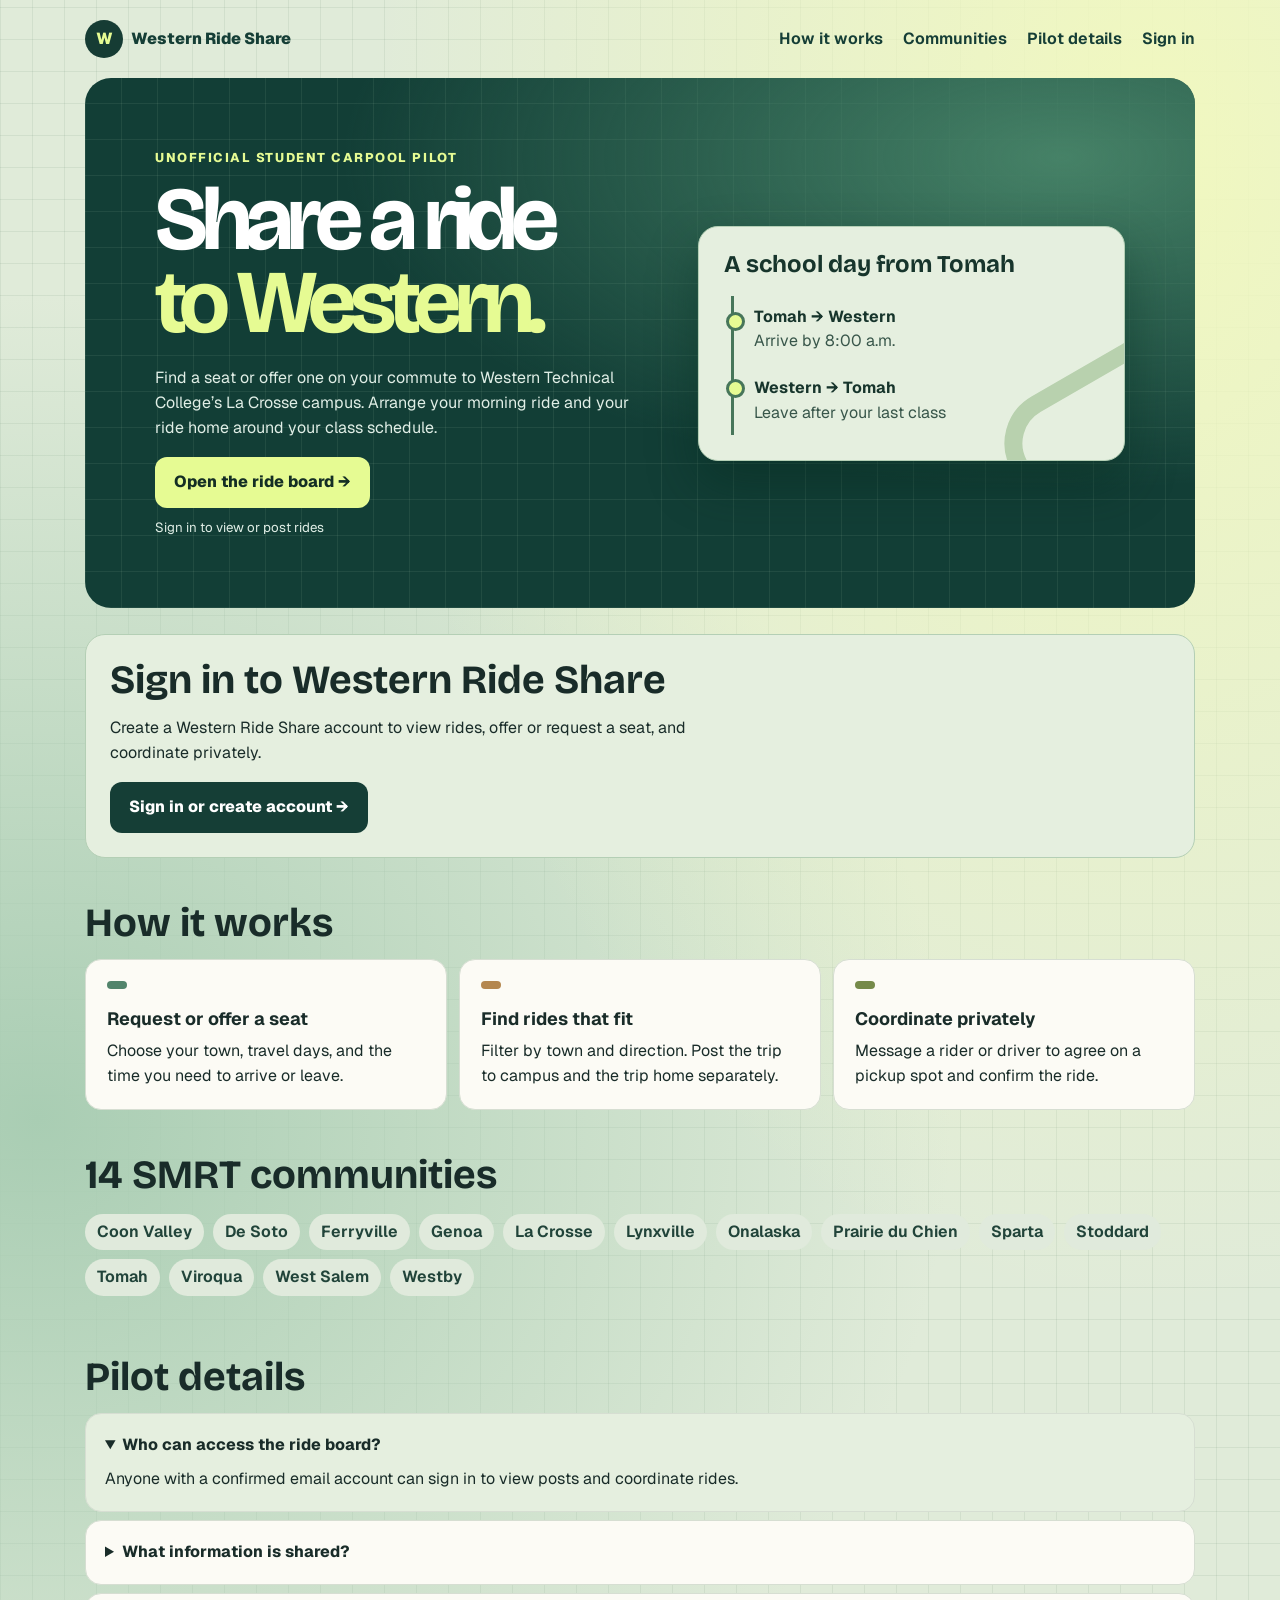
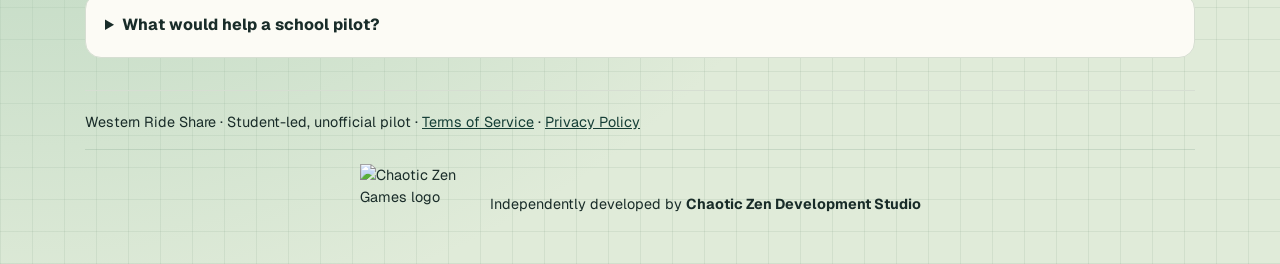
==== docs/index.html @ 6dcfe274 "Reflect the current sign-in session on the home page" ====
<!doctype html>
<html lang="en">
<head>
<meta charset="utf-8">
<meta name="viewport" content="width=device-width, initial-scale=1">
<meta name="description" content="An unofficial student carpool pilot for Western Technical College’s La Crosse campus and 14 SMRT communities.">
<title>Western Ride Share</title>
<link rel="stylesheet" href="https://fonts.googleapis.com/css2?family=Geist:wght@400;500;600;700;800&family=Bricolage+Grotesque:wght@600;700;800&display=swap">
<link rel="stylesheet" href="./styles.css">
</head>
<body>
<header class="shell"><a class="brand" href="./"><span aria-hidden="true">W</span>Western Ride Share</a><nav aria-label="Page navigation"><a href="#how">How it works</a><a href="#towns">Communities</a><a href="#pilot">Pilot details</a><a id="account-nav" href="./sign-in.html">Sign in</a></nav></header>
<main class="shell">
<section class="hero">
<div><div class="eyebrow">Unofficial student carpool pilot</div><h1>Share a ride<br><em>to Western.</em></h1><p>Find a seat or offer one on your commute to Western Technical College’s La Crosse campus. Arrange your morning ride and your ride home around your class schedule.</p><a class="cta" href="./board.html">Open the ride board →</a><small id="signin-hint">Sign in to view or post rides</small></div>
<aside class="trip" aria-label="Example school commute"><h2>A school day from Tomah</h2><div class="stop"><b>Tomah → Western</b><p>Arrive by 8:00 a.m.</p></div><div class="stop"><b>Western → Tomah</b><p>Leave after your last class</p></div></aside>
</section>
<section class="signin-panel" id="sign-in" aria-labelledby="signin-title">
<h2 id="signin-title">Sign in to Western Ride Share</h2>
<p>Create a Western Ride Share account to view rides, offer or request a seat, and coordinate privately.</p>
<a class="cta" href="./sign-in.html">Sign in or create account →</a>
</section>
<section class="section" id="how"><h2>How it works</h2><div class="cards">
<article class="card"><h3>Request or offer a seat</h3><p>Choose your town, travel days, and the time you need to arrive or leave.</p></article>
<article class="card"><h3>Find rides that fit</h3><p>Filter by town and direction. Post the trip to campus and the trip home separately.</p></article>
<article class="card"><h3>Coordinate privately</h3><p>Message a rider or driver to agree on a pickup spot and confirm the ride.</p></article>
</div></section>
<section class="section" id="towns"><h2>14 SMRT communities</h2><ul class="towns"><li>Coon Valley</li><li>De Soto</li><li>Ferryville</li><li>Genoa</li><li>La Crosse</li><li>Lynxville</li><li>Onalaska</li><li>Prairie du Chien</li><li>Sparta</li><li>Stoddard</li><li>Tomah</li><li>Viroqua</li><li>West Salem</li><li>Westby</li></ul></section>
<section class="section" id="pilot"><h2>Pilot details</h2>
<details open><summary>Who can access the ride board?</summary><p>Anyone with a confirmed email account can sign in to view posts and coordinate rides.</p></details>
<details><summary>What information is shared?</summary><p>Participants can see the route, days, time, and whether someone is requesting or offering a ride. Messages are visible to the two people in the conversation.</p></details>
<details><summary>What would help a school pilot?</summary><p>Support with recruiting a small group of riders and drivers, plus an approved email sending domain for notifications.</p></details>
</section>
<footer>Western Ride Share · Student-led, unofficial pilot <span aria-hidden="true">·</span> <a href="./terms.html">Terms of Service</a> <span aria-hidden="true">·</span> <a href="./privacy.html">Privacy Policy</a><div class="developer-credit" style="display:flex;justify-content:center;align-items:center;gap:10px;flex-wrap:wrap;margin-top:16px;padding-top:14px;border-top:1px solid #789b8240"><img src="https://raw.githubusercontent.com/Adamingwell/hollow-meridian-site/main/media/chaotic-zen.webp" alt="Chaotic Zen Games logo" width="120" height="80" loading="lazy" style="width:120px;height:auto;max-height:80px;object-fit:contain"><span>Independently developed by <strong>Chaotic Zen Development Studio</strong></span></div></footer>
</main>
<script type="module">
import { createClient } from 'https://esm.sh/@supabase/supabase-js@2';
import { SUPABASE_URL, SUPABASE_PUBLISHABLE_KEY } from './supabase-config.js';

const supabase = createClient(SUPABASE_URL, SUPABASE_PUBLISHABLE_KEY);
const accountNav = document.querySelector('#account-nav');
const signInPanel = document.querySelector('#sign-in');
const signInHint = document.querySelector('#signin-hint');

function renderSession(session) {
  const signedIn = Boolean(session);
  accountNav.textContent = signedIn ? 'Ride board' : 'Sign in';
  accountNav.href = signedIn ? './board.html' : './sign-in.html';
  signInPanel.hidden = signedIn;
  signInHint.hidden = signedIn;
}

supabase.auth.onAuthStateChange((_event, session) => renderSession(session));
window.addEventListener('pageshow', async (event) => {
  if (event.persisted) {
    const { data } = await supabase.auth.getSession();
    renderSession(data.session);
  }
});
</script>
</body>
</html>
---- docs/styles.css ----
:root{color-scheme:light;--ink:#272226;--plum:#55223e;--cream:#fbf6ed;--paper:#fffdf8;--line:#e7dad1;--gold:#ffce89}*{box-sizing:border-box}html{scroll-behavior:smooth}body{margin:0;background:var(--cream);color:var(--ink);font:16px/1.55 system-ui,sans-serif}a{color:var(--plum)}a:focus-visible,summary:focus-visible{outline:3px solid #bd6329;outline-offset:4px}.shell{width:min(1110px,calc(100% - 40px));margin:auto}header{display:flex;align-items:center;justify-content:space-between;gap:14px;padding:22px 0}.brand{font-weight:850;text-decoration:none}.brand span{display:inline-grid;place-items:center;background:var(--plum);color:white;border-radius:11px;width:38px;height:38px;margin-right:8px}nav{display:flex;gap:20px;flex-wrap:wrap}nav a{font-weight:650;text-decoration:none}nav a:hover{text-decoration:underline}.hero{border-radius:30px;padding:clamp(26px,6vw,70px);background:radial-gradient(ellipse at top right,#95536c,transparent 62%),#482038;color:white;display:grid;grid-template-columns:1.35fr 1fr;gap:30px;align-items:center}.eyebrow{color:var(--gold);font-size:.8rem;text-transform:uppercase;font-weight:800;letter-spacing:.12em}h1,h2{font-family:Georgia,serif;line-height:1.08}h1{font-size:clamp(3rem,7vw,6.25rem);margin:10px 0 18px;letter-spacing:-.05em}h2{font-size:clamp(1.7rem,4vw,2.5rem);margin:0 0 14px}p{margin:0 0 16px}.hero p{color:#faeaf2;max-width:44ch}.hero .eyebrow{color:var(--gold)}.cta{display:inline-block;background:var(--gold);color:#372021;border-radius:12px;padding:13px 19px;text-decoration:none;font-weight:800}.cta:hover{background:#ffe0ad}.hero small{display:block;margin-top:10px;color:#faeaf2}.trip{background:var(--paper);color:var(--ink);border-radius:19px;padding:23px;box-shadow:0 16px 35px #2b102c44}.trip h2{font-size:1.5rem}.trip p{color:#54434c;margin:0}.stop{padding:9px 0 9px 19px;border-left:3px solid #d19b71}.stop+ .stop{border-top:1px solid var(--line)}.stop b{display:block}.section{padding:36px 0 0}.cards{display:grid;grid-template-columns:repeat(3,1fr);gap:14px}.card,details{background:var(--paper);border:1px solid var(--line);border-radius:16px;padding:19px}.card h3{font-size:1.06rem;margin:0 0 6px}.card p,details p{margin:0}.towns{display:flex;gap:8px;flex-wrap:wrap;padding:0;list-style:none}.towns li{padding:6px 12px;border-radius:999px;background:#f0e1e7;color:#492136;font-weight:650}details+details{margin-top:8px}summary{cursor:pointer;font-weight:750}details p{padding-top:9px}footer{margin-top:32px;padding:20px 0;border-top:1px solid var(--line);font-size:.9rem}@media(max-width:720px){.hero,.cards{grid-template-columns:1fr}.shell{width:calc(100% - 28px)}header{align-items:flex-start;flex-direction:column}.hero{gap:20px}nav{gap:14px}}@media(prefers-reduced-motion:reduce){html{scroll-behavior:auto}}

:root{--cream:#f1f0e9;--paper:#fcfbf5;--ink:#192c29;--plum:#153e36;--gold:#e6fb93;--line:#d6ded2}
body{font-family:Geist,system-ui,sans-serif}h1,h2{font-family:"Bricolage Grotesque",Geist,system-ui,sans-serif}
header{padding:20px 0}.brand span{border-radius:50%;background:#163c34;color:var(--gold)}nav a{padding:6px 0}
.hero{position:relative;isolation:isolate;overflow:hidden;background:#123e36;border-radius:26px;min-height:460px;grid-template-columns:1.2fr 1fr}
.hero::before{content:"";position:absolute;inset:0;z-index:-1;background:radial-gradient(ellipse at 88% 15%,#468267 0%,transparent 52%),repeating-linear-gradient(90deg,#e3ffdf12 0 1px,transparent 1px 36px),repeating-linear-gradient(0deg,#e3ffdf12 0 1px,transparent 1px 36px)}
.hero h1{line-height:.93;letter-spacing:-.07em;margin-bottom:22px}.hero h1 em{color:var(--gold);font-style:normal}.hero p,.hero small{color:#e0eee6}
.cta{background:var(--gold);color:#142e24}.cta:hover{background:#f3ffc2}.cta:focus-visible{outline-color:white}
.trip{position:relative;overflow:hidden;background:#e5efdf;border:1px solid #b4cfb5;color:#17352c;padding:25px;border-radius:20px;box-shadow:0 22px 50px #05281e70}
.trip::after{content:"";pointer-events:none;position:absolute;width:176px;height:150px;right:-105px;bottom:-84px;border:18px solid #b8d1ae;border-radius:54px;transform:rotate(-30deg)}
.trip h2{margin:0 0 18px}.trip p{color:#38564a}.stop{position:relative;margin-left:7px;border-left:3px solid #47765a;padding-left:20px}.stop::before{content:"";position:absolute;left:-8px;top:16px;width:13px;height:13px;border:3px solid #47765a;background:var(--gold);border-radius:50%}.stop+.stop{border-top:0;padding-top:13px}
.section{padding-top:44px}.cards{gap:12px}.card{border-radius:16px;padding:21px}.card h3{font-size:1.12rem}.card::before{content:"";display:block;width:20px;height:8px;border-radius:10px;background:#52846b;margin-bottom:16px}.card:nth-child(2)::before{background:#b4874f}.card:nth-child(3)::before{background:#758a49}.towns li{background:#e0eadc;color:#21443a}.towns{gap:9px}details[open]{background:#e5efdf}
@media(max-width:720px){header{gap:7px}.hero{min-height:0}.hero h1{font-size:clamp(3.3rem,12vw,5rem)}.section{padding-top:32px}.trip{padding:20px}nav a{font-size:.9rem}}
.signin-panel{background:#e5efdf;border:1px solid #b4cfb5;border-radius:20px;padding:24px;margin-top:26px}.signin-panel p{max-width:58ch}.signin-panel .cta{background:#153e36;color:#fff}.signin-panel .cta:focus-visible{outline-color:#41774f}

body{min-height:100vh;background-color:#e0ebd9;background-image:radial-gradient(ellipse at 90% 8%,#f1f8bf 0%,transparent 48%),radial-gradient(ellipse at 3% 60%,#a9cdb3 0%,transparent 52%),repeating-linear-gradient(0deg,#36634516 0 1px,transparent 1px 32px),repeating-linear-gradient(90deg,#36634516 0 1px,transparent 1px 32px)}
.signin-hero{grid-template-columns:minmax(0,1fr);min-height:400px}
.signin-hero h1{font-size:clamp(2.6rem,8vw,5rem)}
.signin-hero .signin-return{display:inline-block;margin-top:15px;color:#e0eee6}
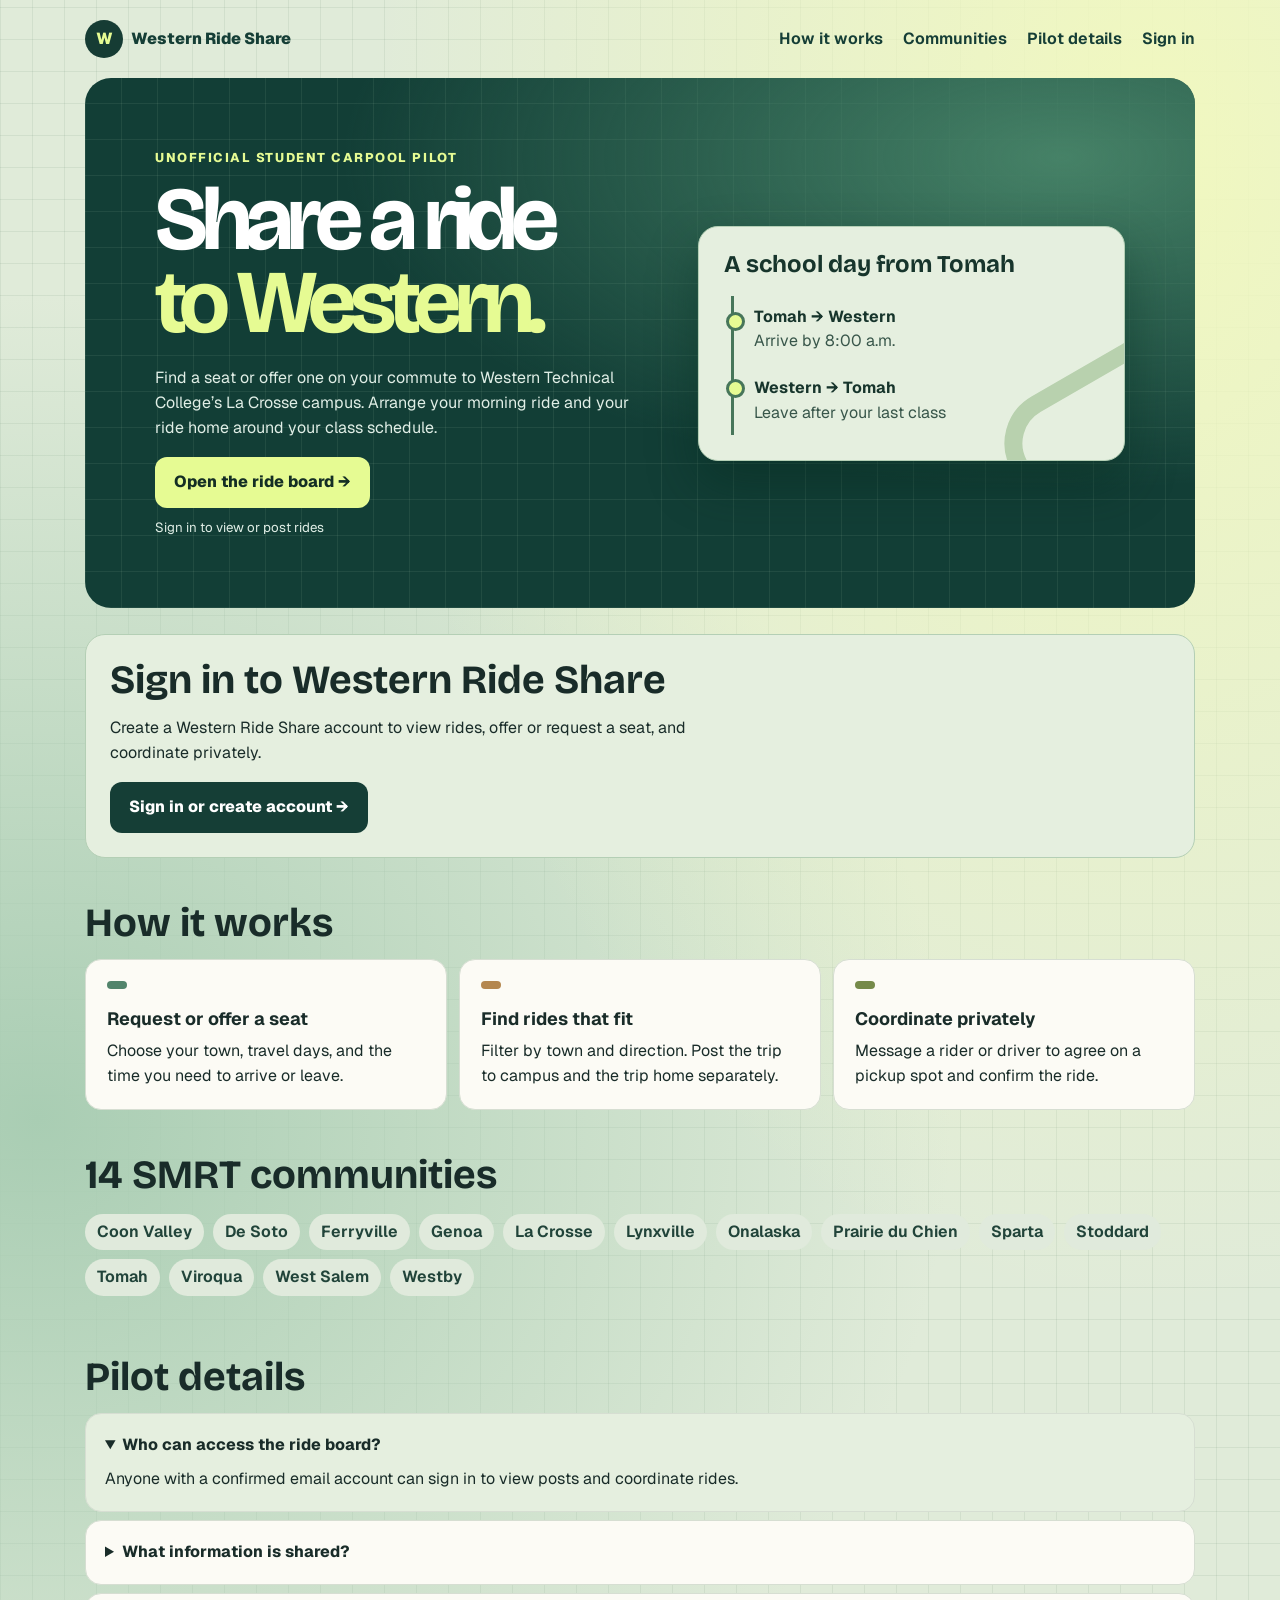
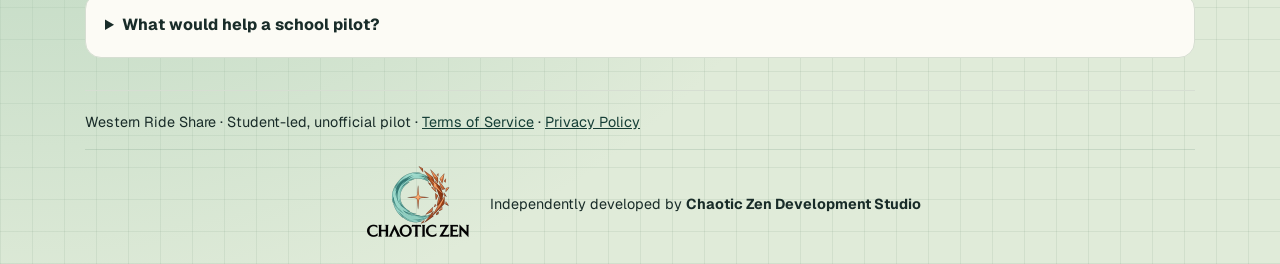
==== commit 09a80802: "Update Chaotic Zen footer logo" ====
--- a/docs/index.html
+++ b/docs/index.html
@@ -31,7 +31,7 @@
 <details><summary>What information is shared?</summary><p>Participants can see the route, days, time, and whether someone is requesting or offering a ride. Messages are visible to the two people in the conversation.</p></details>
 <details><summary>What would help a school pilot?</summary><p>Support with recruiting a small group of riders and drivers, plus an approved email sending domain for notifications.</p></details>
 </section>
-<footer>Western Ride Share · Student-led, unofficial pilot <span aria-hidden="true">·</span> <a href="./terms.html">Terms of Service</a> <span aria-hidden="true">·</span> <a href="./privacy.html">Privacy Policy</a><div class="developer-credit" style="display:flex;justify-content:center;align-items:center;gap:10px;flex-wrap:wrap;margin-top:16px;padding-top:14px;border-top:1px solid #789b8240"><img src="https://raw.githubusercontent.com/Adamingwell/hollow-meridian-site/main/media/chaotic-zen.webp" alt="Chaotic Zen Games logo" width="120" height="80" loading="lazy" style="width:120px;height:auto;max-height:80px;object-fit:contain"><span>Independently developed by <strong>Chaotic Zen Development Studio</strong></span></div></footer>
+<footer>Western Ride Share · Student-led, unofficial pilot <span aria-hidden="true">·</span> <a href="./terms.html">Terms of Service</a> <span aria-hidden="true">·</span> <a href="./privacy.html">Privacy Policy</a><div class="developer-credit" style="display:flex;justify-content:center;align-items:center;gap:10px;flex-wrap:wrap;margin-top:16px;padding-top:14px;border-top:1px solid #789b8240"><img src="./chaotic-zen-footer.webp" alt="Chaotic Zen logo" width="120" height="80" loading="lazy" style="width:120px;height:auto;max-height:80px;object-fit:contain"><span>Independently developed by <strong>Chaotic Zen Development Studio</strong></span></div></footer>
 </main>
 <script type="module">
 import { createClient } from 'https://esm.sh/@supabase/supabase-js@2';
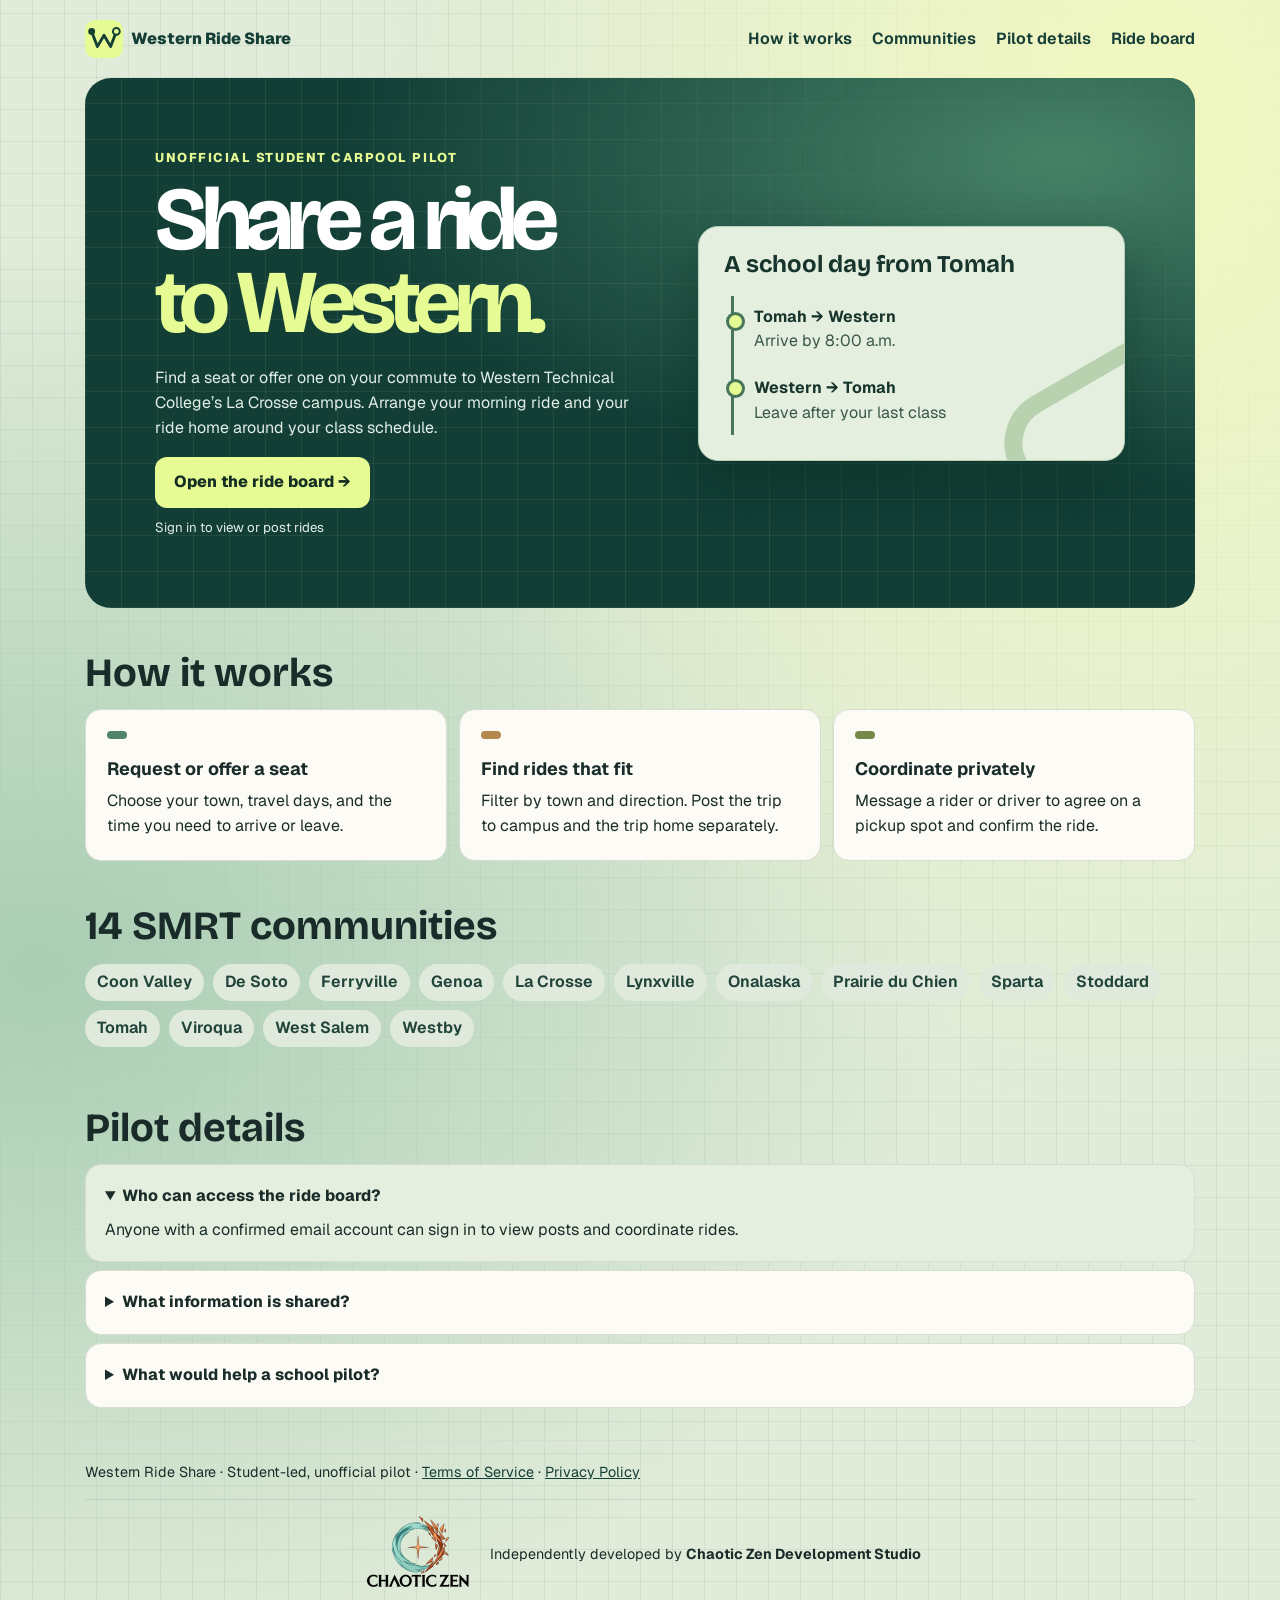
==== commit a4efb2a1: "Use the Western ride board logo and resolve home sign-in state before prompting" ====
--- a/docs/index.html
+++ b/docs/index.html
@@ -9,13 +9,13 @@
 <link rel="stylesheet" href="./styles.css">
 </head>
 <body>
-<header class="shell"><a class="brand" href="./"><span aria-hidden="true">W</span>Western Ride Share</a><nav aria-label="Page navigation"><a href="#how">How it works</a><a href="#towns">Communities</a><a href="#pilot">Pilot details</a><a id="account-nav" href="./sign-in.html">Sign in</a></nav></header>
+<header class="shell"><a class="brand" href="./"><svg class="home-mark" viewBox="0 0 40 40" aria-hidden="true"><path d="M7 12l6 16 7-12 7 12 6-16" fill="none" stroke="#143f35" stroke-width="3" stroke-linecap="round" stroke-linejoin="round"/><circle cx="7" cy="12" r="3.6" fill="#143f35"/><circle cx="33" cy="12" r="3.6" fill="#e6fb93" stroke="#143f35" stroke-width="2"/></svg>Western Ride Share</a><nav aria-label="Page navigation"><a href="#how">How it works</a><a href="#towns">Communities</a><a href="#pilot">Pilot details</a><a id="account-nav" href="./board.html">Ride board</a></nav></header>
 <main class="shell">
 <section class="hero">
-<div><div class="eyebrow">Unofficial student carpool pilot</div><h1>Share a ride<br><em>to Western.</em></h1><p>Find a seat or offer one on your commute to Western Technical College’s La Crosse campus. Arrange your morning ride and your ride home around your class schedule.</p><a class="cta" href="./board.html">Open the ride board →</a><small id="signin-hint">Sign in to view or post rides</small></div>
+<div><div class="eyebrow">Unofficial student carpool pilot</div><h1>Share a ride<br><em>to Western.</em></h1><p>Find a seat or offer one on your commute to Western Technical College’s La Crosse campus. Arrange your morning ride and your ride home around your class schedule.</p><a class="cta" href="./board.html">Open the ride board →</a><small id="signin-hint" hidden>Sign in to view or post rides</small></div>
 <aside class="trip" aria-label="Example school commute"><h2>A school day from Tomah</h2><div class="stop"><b>Tomah → Western</b><p>Arrive by 8:00 a.m.</p></div><div class="stop"><b>Western → Tomah</b><p>Leave after your last class</p></div></aside>
 </section>
-<section class="signin-panel" id="sign-in" aria-labelledby="signin-title">
+<section class="signin-panel" id="sign-in" hidden aria-labelledby="signin-title">
 <h2 id="signin-title">Sign in to Western Ride Share</h2>
 <p>Create a Western Ride Share account to view rides, offer or request a seat, and coordinate privately.</p>
 <a class="cta" href="./sign-in.html">Sign in or create account →</a>
@@ -33,6 +33,7 @@
 </section>
 <footer>Western Ride Share · Student-led, unofficial pilot <span aria-hidden="true">·</span> <a href="./terms.html">Terms of Service</a> <span aria-hidden="true">·</span> <a href="./privacy.html">Privacy Policy</a><div class="developer-credit" style="display:flex;justify-content:center;align-items:center;gap:10px;flex-wrap:wrap;margin-top:16px;padding-top:14px;border-top:1px solid #789b8240"><img src="./chaotic-zen-footer.webp" alt="Chaotic Zen logo" width="120" height="80" loading="lazy" style="width:120px;height:auto;max-height:80px;object-fit:contain"><span>Independently developed by <strong>Chaotic Zen Development Studio</strong></span></div></footer>
 </main>
+<noscript><p class="shell"><a href="./sign-in.html">Sign in or create an account</a></p></noscript>
 <script type="module">
 import { createClient } from 'https://esm.sh/@supabase/supabase-js@2';
 import { SUPABASE_URL, SUPABASE_PUBLISHABLE_KEY } from './supabase-config.js';
@@ -51,6 +52,7 @@
 }
 
 supabase.auth.onAuthStateChange((_event, session) => renderSession(session));
+
 window.addEventListener('pageshow', async (event) => {
   if (event.persisted) {
     const { data } = await supabase.auth.getSession();
--- a/docs/styles.css
+++ b/docs/styles.css
@@ -1,5 +1,5 @@
 
-:root{color-scheme:light;--ink:#272226;--plum:#55223e;--cream:#fbf6ed;--paper:#fffdf8;--line:#e7dad1;--gold:#ffce89}*{box-sizing:border-box}html{scroll-behavior:smooth}body{margin:0;background:var(--cream);color:var(--ink);font:16px/1.55 system-ui,sans-serif}a{color:var(--plum)}a:focus-visible,summary:focus-visible{outline:3px solid #bd6329;outline-offset:4px}.shell{width:min(1110px,calc(100% - 40px));margin:auto}header{display:flex;align-items:center;justify-content:space-between;gap:14px;padding:22px 0}.brand{font-weight:850;text-decoration:none}.brand span{display:inline-grid;place-items:center;background:var(--plum);color:white;border-radius:11px;width:38px;height:38px;margin-right:8px}nav{display:flex;gap:20px;flex-wrap:wrap}nav a{font-weight:650;text-decoration:none}nav a:hover{text-decoration:underline}.hero{border-radius:30px;padding:clamp(26px,6vw,70px);background:radial-gradient(ellipse at top right,#95536c,transparent 62%),#482038;color:white;display:grid;grid-template-columns:1.35fr 1fr;gap:30px;align-items:center}.eyebrow{color:var(--gold);font-size:.8rem;text-transform:uppercase;font-weight:800;letter-spacing:.12em}h1,h2{font-family:Georgia,serif;line-height:1.08}h1{font-size:clamp(3rem,7vw,6.25rem);margin:10px 0 18px;letter-spacing:-.05em}h2{font-size:clamp(1.7rem,4vw,2.5rem);margin:0 0 14px}p{margin:0 0 16px}.hero p{color:#faeaf2;max-width:44ch}.hero .eyebrow{color:var(--gold)}.cta{display:inline-block;background:var(--gold);color:#372021;border-radius:12px;padding:13px 19px;text-decoration:none;font-weight:800}.cta:hover{background:#ffe0ad}.hero small{display:block;margin-top:10px;color:#faeaf2}.trip{background:var(--paper);color:var(--ink);border-radius:19px;padding:23px;box-shadow:0 16px 35px #2b102c44}.trip h2{font-size:1.5rem}.trip p{color:#54434c;margin:0}.stop{padding:9px 0 9px 19px;border-left:3px solid #d19b71}.stop+ .stop{border-top:1px solid var(--line)}.stop b{display:block}.section{padding:36px 0 0}.cards{display:grid;grid-template-columns:repeat(3,1fr);gap:14px}.card,details{background:var(--paper);border:1px solid var(--line);border-radius:16px;padding:19px}.card h3{font-size:1.06rem;margin:0 0 6px}.card p,details p{margin:0}.towns{display:flex;gap:8px;flex-wrap:wrap;padding:0;list-style:none}.towns li{padding:6px 12px;border-radius:999px;background:#f0e1e7;color:#492136;font-weight:650}details+details{margin-top:8px}summary{cursor:pointer;font-weight:750}details p{padding-top:9px}footer{margin-top:32px;padding:20px 0;border-top:1px solid var(--line);font-size:.9rem}@media(max-width:720px){.hero,.cards{grid-template-columns:1fr}.shell{width:calc(100% - 28px)}header{align-items:flex-start;flex-direction:column}.hero{gap:20px}nav{gap:14px}}@media(prefers-reduced-motion:reduce){html{scroll-behavior:auto}}
+:root{color-scheme:light;--ink:#272226;--plum:#55223e;--cream:#fbf6ed;--paper:#fffdf8;--line:#e7dad1;--gold:#ffce89}*{box-sizing:border-box}html{scroll-behavior:smooth}body{margin:0;background:var(--cream);color:var(--ink);font:16px/1.55 system-ui,sans-serif}a{color:var(--plum)}a:focus-visible,summary:focus-visible{outline:3px solid #bd6329;outline-offset:4px}.shell{width:min(1110px,calc(100% - 40px));margin:auto}header{display:flex;align-items:center;justify-content:space-between;gap:14px;padding:22px 0}.brand{display:inline-flex;align-items:center;gap:8px;font-weight:850;text-decoration:none}.brand .home-mark{width:38px;height:38px;flex:none;display:block;background:#e6fb93;border-radius:10px}.brand span{display:inline-grid;place-items:center;background:var(--plum);color:white;border-radius:11px;width:38px;height:38px;margin-right:8px}nav{display:flex;gap:20px;flex-wrap:wrap}nav a{font-weight:650;text-decoration:none}nav a:hover{text-decoration:underline}.hero{border-radius:30px;padding:clamp(26px,6vw,70px);background:radial-gradient(ellipse at top right,#95536c,transparent 62%),#482038;color:white;display:grid;grid-template-columns:1.35fr 1fr;gap:30px;align-items:center}.eyebrow{color:var(--gold);font-size:.8rem;text-transform:uppercase;font-weight:800;letter-spacing:.12em}h1,h2{font-family:Georgia,serif;line-height:1.08}h1{font-size:clamp(3rem,7vw,6.25rem);margin:10px 0 18px;letter-spacing:-.05em}h2{font-size:clamp(1.7rem,4vw,2.5rem);margin:0 0 14px}p{margin:0 0 16px}.hero p{color:#faeaf2;max-width:44ch}.hero .eyebrow{color:var(--gold)}.cta{display:inline-block;background:var(--gold);color:#372021;border-radius:12px;padding:13px 19px;text-decoration:none;font-weight:800}.cta:hover{background:#ffe0ad}.hero small{display:block;margin-top:10px;color:#faeaf2}.trip{background:var(--paper);color:var(--ink);border-radius:19px;padding:23px;box-shadow:0 16px 35px #2b102c44}.trip h2{font-size:1.5rem}.trip p{color:#54434c;margin:0}.stop{padding:9px 0 9px 19px;border-left:3px solid #d19b71}.stop+ .stop{border-top:1px solid var(--line)}.stop b{display:block}.section{padding:36px 0 0}.cards{display:grid;grid-template-columns:repeat(3,1fr);gap:14px}.card,details{background:var(--paper);border:1px solid var(--line);border-radius:16px;padding:19px}.card h3{font-size:1.06rem;margin:0 0 6px}.card p,details p{margin:0}.towns{display:flex;gap:8px;flex-wrap:wrap;padding:0;list-style:none}.towns li{padding:6px 12px;border-radius:999px;background:#f0e1e7;color:#492136;font-weight:650}details+details{margin-top:8px}summary{cursor:pointer;font-weight:750}details p{padding-top:9px}footer{margin-top:32px;padding:20px 0;border-top:1px solid var(--line);font-size:.9rem}@media(max-width:720px){.hero,.cards{grid-template-columns:1fr}.shell{width:calc(100% - 28px)}header{align-items:flex-start;flex-direction:column}.hero{gap:20px}nav{gap:14px}}@media(prefers-reduced-motion:reduce){html{scroll-behavior:auto}}
 
 :root{--cream:#f1f0e9;--paper:#fcfbf5;--ink:#192c29;--plum:#153e36;--gold:#e6fb93;--line:#d6ded2}
 body{font-family:Geist,system-ui,sans-serif}h1,h2{font-family:"Bricolage Grotesque",Geist,system-ui,sans-serif}
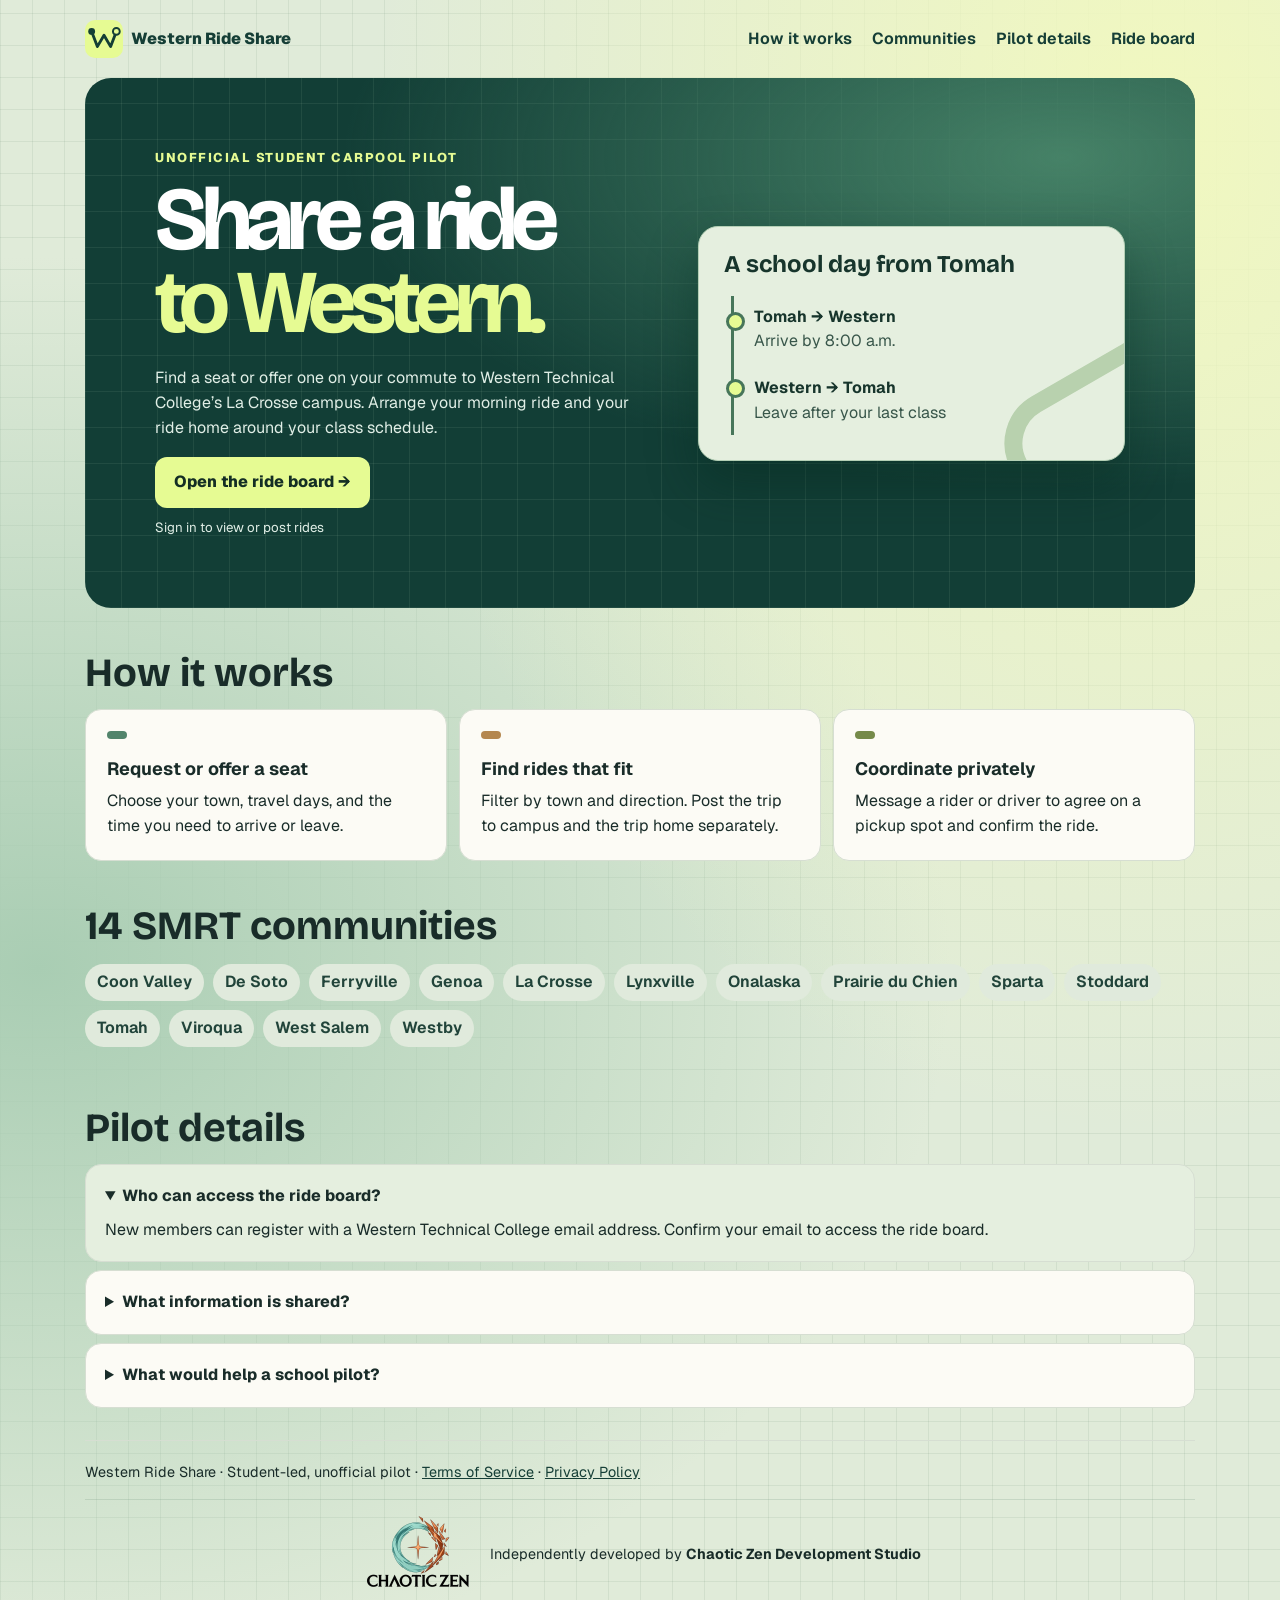
==== commit 93180c1e: "Explain Western email registration requirements" ====
--- a/docs/index.html
+++ b/docs/index.html
@@ -17,7 +17,7 @@
 </section>
 <section class="signin-panel" id="sign-in" hidden aria-labelledby="signin-title">
 <h2 id="signin-title">Sign in to Western Ride Share</h2>
-<p>Create a Western Ride Share account to view rides, offer or request a seat, and coordinate privately.</p>
+<p>Register with your @westerntc.edu or @students.westerntc.edu email address to view rides and coordinate privately.</p>
 <a class="cta" href="./sign-in.html">Sign in or create account →</a>
 </section>
 <section class="section" id="how"><h2>How it works</h2><div class="cards">
@@ -27,7 +27,7 @@
 </div></section>
 <section class="section" id="towns"><h2>14 SMRT communities</h2><ul class="towns"><li>Coon Valley</li><li>De Soto</li><li>Ferryville</li><li>Genoa</li><li>La Crosse</li><li>Lynxville</li><li>Onalaska</li><li>Prairie du Chien</li><li>Sparta</li><li>Stoddard</li><li>Tomah</li><li>Viroqua</li><li>West Salem</li><li>Westby</li></ul></section>
 <section class="section" id="pilot"><h2>Pilot details</h2>
-<details open><summary>Who can access the ride board?</summary><p>Anyone with a confirmed email account can sign in to view posts and coordinate rides.</p></details>
+<details open><summary>Who can access the ride board?</summary><p>New members can register with a Western Technical College email address. Confirm your email to access the ride board.</p></details>
 <details><summary>What information is shared?</summary><p>Participants can see the route, days, time, and whether someone is requesting or offering a ride. Messages are visible to the two people in the conversation.</p></details>
 <details><summary>What would help a school pilot?</summary><p>Support with recruiting a small group of riders and drivers, plus an approved email sending domain for notifications.</p></details>
 </section>
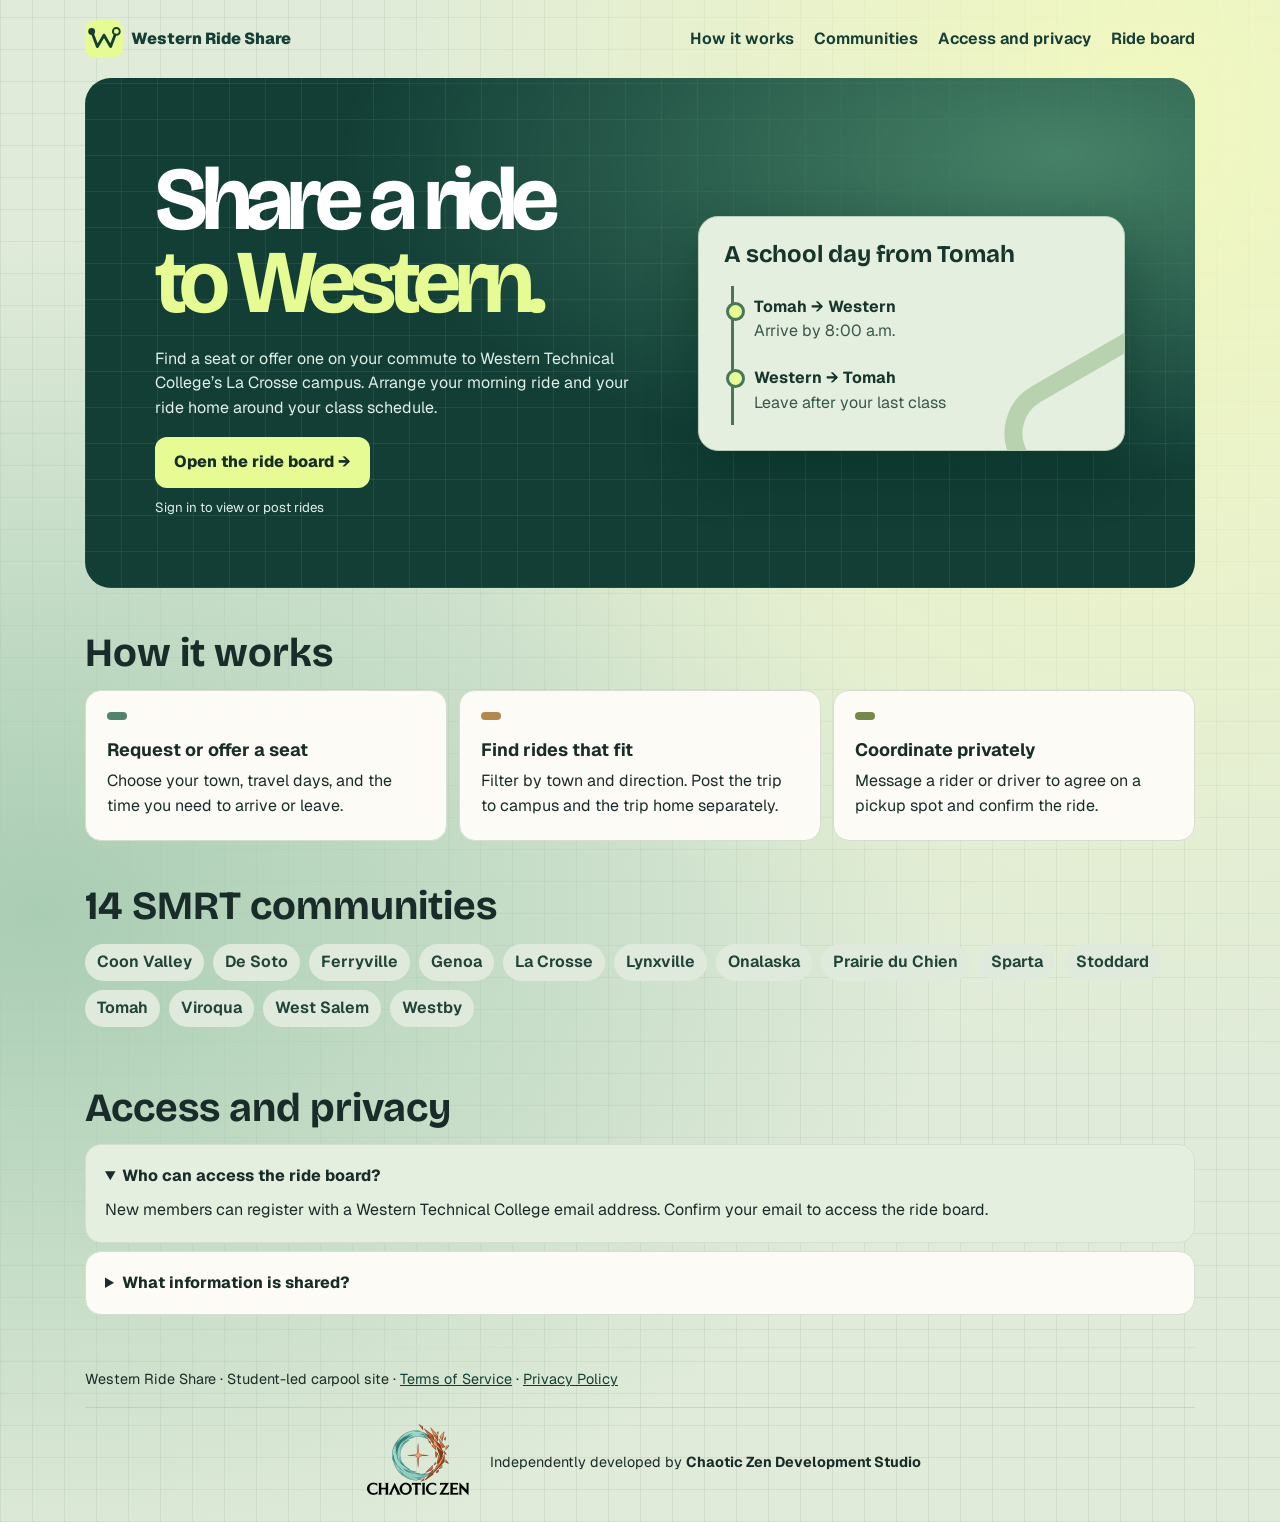
==== commit f786c43f: "Remove pilot wording from the homepage" ====
--- a/docs/index.html
+++ b/docs/index.html
@@ -3,16 +3,16 @@
 <head>
 <meta charset="utf-8">
 <meta name="viewport" content="width=device-width, initial-scale=1">
-<meta name="description" content="An unofficial student carpool pilot for Western Technical College’s La Crosse campus and 14 SMRT communities.">
+<meta name="description" content="An unofficial carpool site for Western Technical College’s La Crosse campus and 14 SMRT communities.">
 <title>Western Ride Share</title>
 <link rel="stylesheet" href="https://fonts.googleapis.com/css2?family=Geist:wght@400;500;600;700;800&family=Bricolage+Grotesque:wght@600;700;800&display=swap">
 <link rel="stylesheet" href="./styles.css">
 </head>
 <body>
-<header class="shell"><a class="brand" href="./"><svg class="home-mark" viewBox="0 0 40 40" aria-hidden="true"><path d="M7 12l6 16 7-12 7 12 6-16" fill="none" stroke="#143f35" stroke-width="3" stroke-linecap="round" stroke-linejoin="round"/><circle cx="7" cy="12" r="3.6" fill="#143f35"/><circle cx="33" cy="12" r="3.6" fill="#e6fb93" stroke="#143f35" stroke-width="2"/></svg>Western Ride Share</a><nav aria-label="Page navigation"><a href="#how">How it works</a><a href="#towns">Communities</a><a href="#pilot">Pilot details</a><a id="account-nav" href="./board.html">Ride board</a></nav></header>
+<header class="shell"><a class="brand" href="./"><svg class="home-mark" viewBox="0 0 40 40" aria-hidden="true"><path d="M7 12l6 16 7-12 7 12 6-16" fill="none" stroke="#143f35" stroke-width="3" stroke-linecap="round" stroke-linejoin="round"/><circle cx="7" cy="12" r="3.6" fill="#143f35"/><circle cx="33" cy="12" r="3.6" fill="#e6fb93" stroke="#143f35" stroke-width="2"/></svg>Western Ride Share</a><nav aria-label="Page navigation"><a href="#how">How it works</a><a href="#towns">Communities</a><a href="#access">Access and privacy</a><a id="account-nav" href="./board.html">Ride board</a></nav></header>
 <main class="shell">
 <section class="hero">
-<div><div class="eyebrow">Unofficial student carpool pilot</div><h1>Share a ride<br><em>to Western.</em></h1><p>Find a seat or offer one on your commute to Western Technical College’s La Crosse campus. Arrange your morning ride and your ride home around your class schedule.</p><a class="cta" href="./board.html">Open the ride board →</a><small id="signin-hint" hidden>Sign in to view or post rides</small></div>
+<div><h1>Share a ride<br><em>to Western.</em></h1><p>Find a seat or offer one on your commute to Western Technical College’s La Crosse campus. Arrange your morning ride and your ride home around your class schedule.</p><a class="cta" href="./board.html">Open the ride board →</a><small id="signin-hint" hidden>Sign in to view or post rides</small></div>
 <aside class="trip" aria-label="Example school commute"><h2>A school day from Tomah</h2><div class="stop"><b>Tomah → Western</b><p>Arrive by 8:00 a.m.</p></div><div class="stop"><b>Western → Tomah</b><p>Leave after your last class</p></div></aside>
 </section>
 <section class="signin-panel" id="sign-in" hidden aria-labelledby="signin-title">
@@ -26,12 +26,11 @@
 <article class="card"><h3>Coordinate privately</h3><p>Message a rider or driver to agree on a pickup spot and confirm the ride.</p></article>
 </div></section>
 <section class="section" id="towns"><h2>14 SMRT communities</h2><ul class="towns"><li>Coon Valley</li><li>De Soto</li><li>Ferryville</li><li>Genoa</li><li>La Crosse</li><li>Lynxville</li><li>Onalaska</li><li>Prairie du Chien</li><li>Sparta</li><li>Stoddard</li><li>Tomah</li><li>Viroqua</li><li>West Salem</li><li>Westby</li></ul></section>
-<section class="section" id="pilot"><h2>Pilot details</h2>
+<section class="section" id="access"><h2>Access and privacy</h2>
 <details open><summary>Who can access the ride board?</summary><p>New members can register with a Western Technical College email address. Confirm your email to access the ride board.</p></details>
 <details><summary>What information is shared?</summary><p>Participants can see the route, days, time, and whether someone is requesting or offering a ride. Messages are visible to the two people in the conversation.</p></details>
-<details><summary>What would help a school pilot?</summary><p>Support with recruiting a small group of riders and drivers, plus an approved email sending domain for notifications.</p></details>
 </section>
-<footer>Western Ride Share · Student-led, unofficial pilot <span aria-hidden="true">·</span> <a href="./terms.html">Terms of Service</a> <span aria-hidden="true">·</span> <a href="./privacy.html">Privacy Policy</a><div class="developer-credit" style="display:flex;justify-content:center;align-items:center;gap:10px;flex-wrap:wrap;margin-top:16px;padding-top:14px;border-top:1px solid #789b8240"><img src="./chaotic-zen-footer.webp" alt="Chaotic Zen logo" width="120" height="80" loading="lazy" style="width:120px;height:auto;max-height:80px;object-fit:contain"><span>Independently developed by <strong>Chaotic Zen Development Studio</strong></span></div></footer>
+<footer>Western Ride Share · Student-led carpool site <span aria-hidden="true">·</span> <a href="./terms.html">Terms of Service</a> <span aria-hidden="true">·</span> <a href="./privacy.html">Privacy Policy</a><div class="developer-credit" style="display:flex;justify-content:center;align-items:center;gap:10px;flex-wrap:wrap;margin-top:16px;padding-top:14px;border-top:1px solid #789b8240"><img src="./chaotic-zen-footer.webp" alt="Chaotic Zen logo" width="120" height="80" loading="lazy" style="width:120px;height:auto;max-height:80px;object-fit:contain"><span>Independently developed by <strong>Chaotic Zen Development Studio</strong></span></div></footer>
 </main>
 <noscript><p class="shell"><a href="./sign-in.html">Sign in or create an account</a></p></noscript>
 <script type="module">
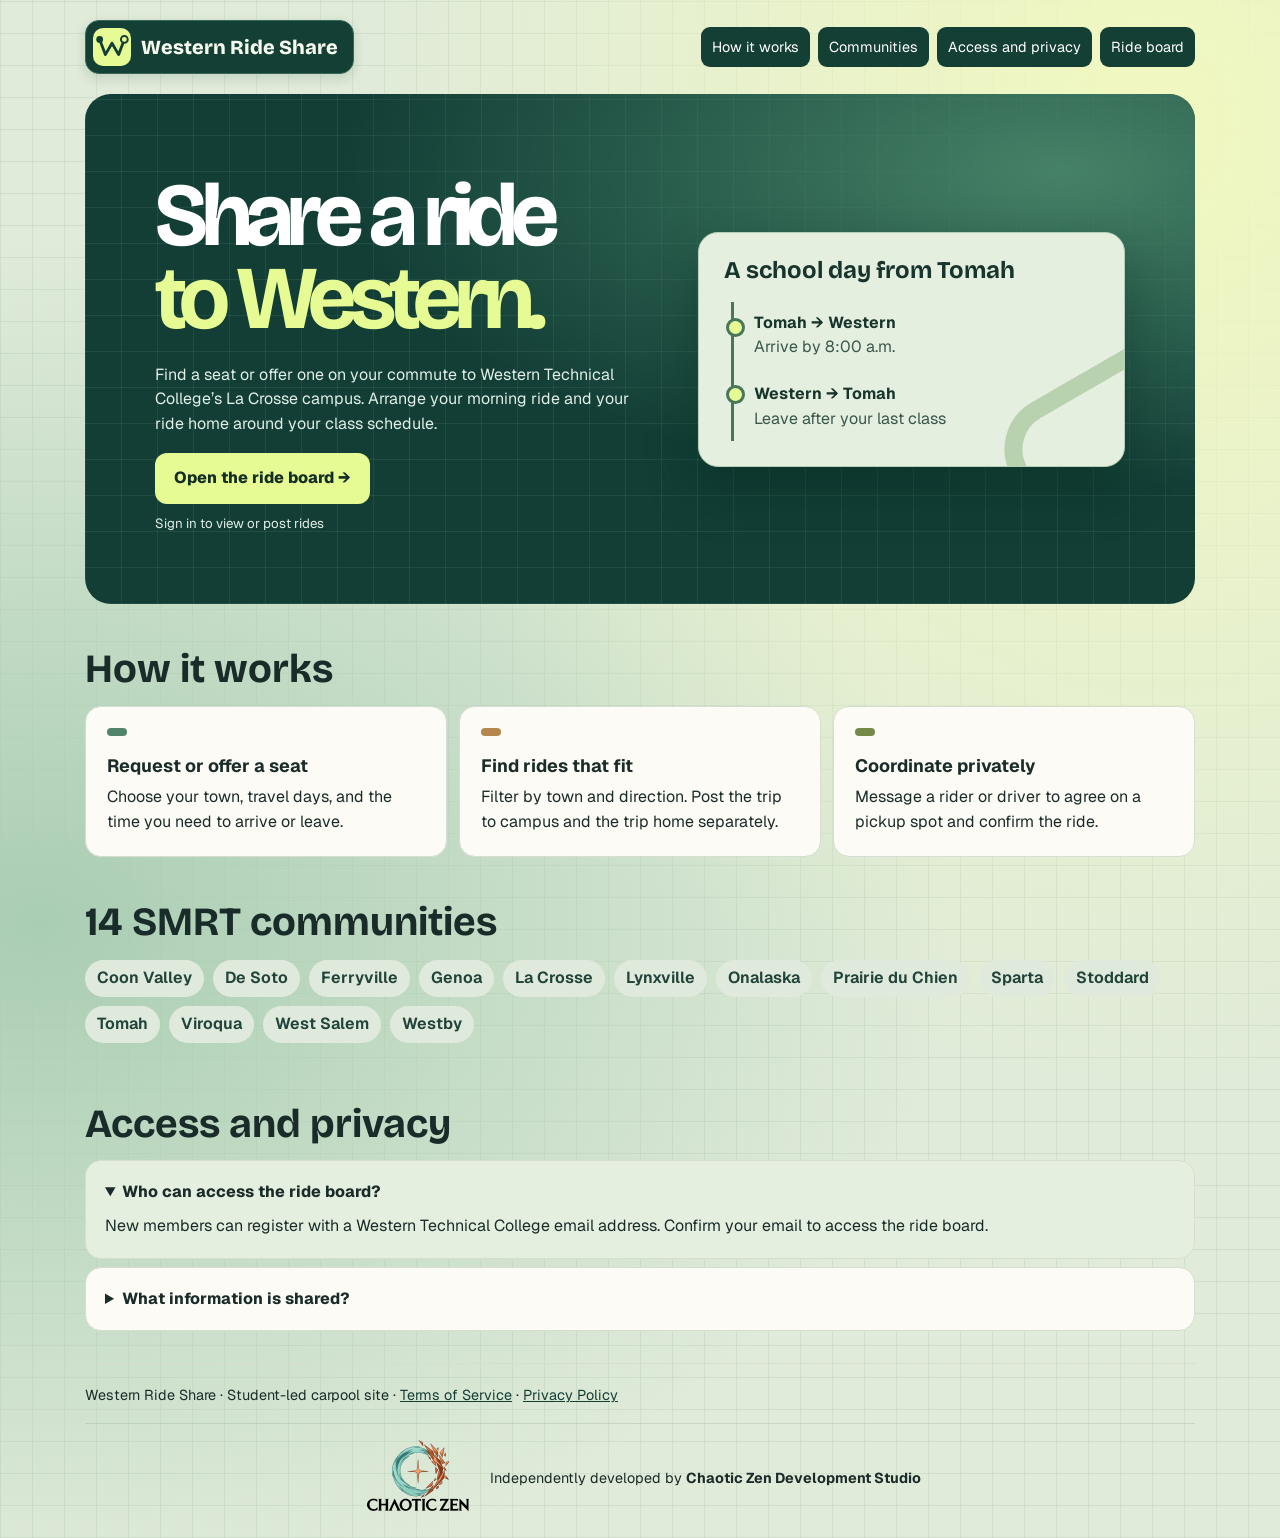
==== commit 4fea519f: "Share header styles across home and ride board" ====
--- a/docs/index.html
+++ b/docs/index.html
@@ -7,9 +7,10 @@
 <title>Western Ride Share</title>
 <link rel="stylesheet" href="https://fonts.googleapis.com/css2?family=Geist:wght@400;500;600;700;800&family=Bricolage+Grotesque:wght@600;700;800&display=swap">
 <link rel="stylesheet" href="./styles.css">
+<link rel="stylesheet" href="./site-header.css">
 </head>
 <body>
-<header class="shell"><a class="brand" href="./"><svg class="home-mark" viewBox="0 0 40 40" aria-hidden="true"><path d="M7 12l6 16 7-12 7 12 6-16" fill="none" stroke="#143f35" stroke-width="3" stroke-linecap="round" stroke-linejoin="round"/><circle cx="7" cy="12" r="3.6" fill="#143f35"/><circle cx="33" cy="12" r="3.6" fill="#e6fb93" stroke="#143f35" stroke-width="2"/></svg>Western Ride Share</a><nav aria-label="Page navigation"><a href="#how">How it works</a><a href="#towns">Communities</a><a href="#access">Access and privacy</a><a id="account-nav" href="./board.html">Ride board</a></nav></header>
+<header class="shell site-header"><a class="home-button" href="./"><svg class="home-mark" viewBox="0 0 40 40" aria-hidden="true"><path d="M7 12l6 16 7-12 7 12 6-16" fill="none" stroke="#143f35" stroke-width="3" stroke-linecap="round" stroke-linejoin="round"/><circle cx="7" cy="12" r="3.6" fill="#143f35"/><circle cx="33" cy="12" r="3.6" fill="#e6fb93" stroke="#143f35" stroke-width="2"/></svg><strong>Western Ride Share</strong></a><nav class="site-nav" aria-label="Page navigation"><a href="#how">How it works</a><a href="#towns">Communities</a><a href="#access">Access and privacy</a><a id="account-nav" href="./board.html">Ride board</a></nav></header>
 <main class="shell">
 <section class="hero">
 <div><h1>Share a ride<br><em>to Western.</em></h1><p>Find a seat or offer one on your commute to Western Technical College’s La Crosse campus. Arrange your morning ride and your ride home around your class schedule.</p><a class="cta" href="./board.html">Open the ride board →</a><small id="signin-hint" hidden>Sign in to view or post rides</small></div>
--- a/docs/site-header.css
+++ b/docs/site-header.css
@@ -0,0 +1,15 @@
+.site-header{flex-wrap:wrap}.site-nav{display:flex;align-items:center;flex-wrap:wrap;gap:8px}
+.site-nav a,.site-nav button{font:inherit;font-size:.9rem;padding:9px 11px;border-radius:9px;background:#143f35;color:#fff;text-decoration:none}
+.site-nav a:hover,.site-nav button:hover{background:#24594b}
+.site-nav a:focus-visible{outline:3px solid #41774f;outline-offset:3px}
+.home-button{display:inline-flex;align-items:center;gap:10px;padding:7px 15px 7px 7px;min-height:48px;color:#f7faef;background:#143f35;border:1px solid #376858;border-radius:14px;text-decoration:none;box-shadow:0 4px 12px #173a2926}
+.home-button strong{font:800 clamp(1rem,3.6vw,1.25rem)/1.1 "Bricolage Grotesque",Geist,system-ui,sans-serif}
+.home-button:hover{background:#245848}.home-button:focus-visible{outline:3px solid #41774f;outline-offset:4px}
+.home-mark{width:38px;height:38px;flex:none;display:block;background:#e6fb93;border-radius:10px}
+@media (max-width: 700px) {
+  .site-header{align-items:stretch;gap:12px}
+  .home-button{width:100%;justify-content:center;min-width:0}
+  .home-button strong{overflow-wrap:anywhere}
+  .site-nav{display:grid;grid-template-columns:repeat(2,minmax(0,1fr));width:100%;gap:8px}
+  .site-nav a,.site-nav button{display:flex;justify-content:center;align-items:center;min-height:44px;min-width:0;text-align:center}
+}
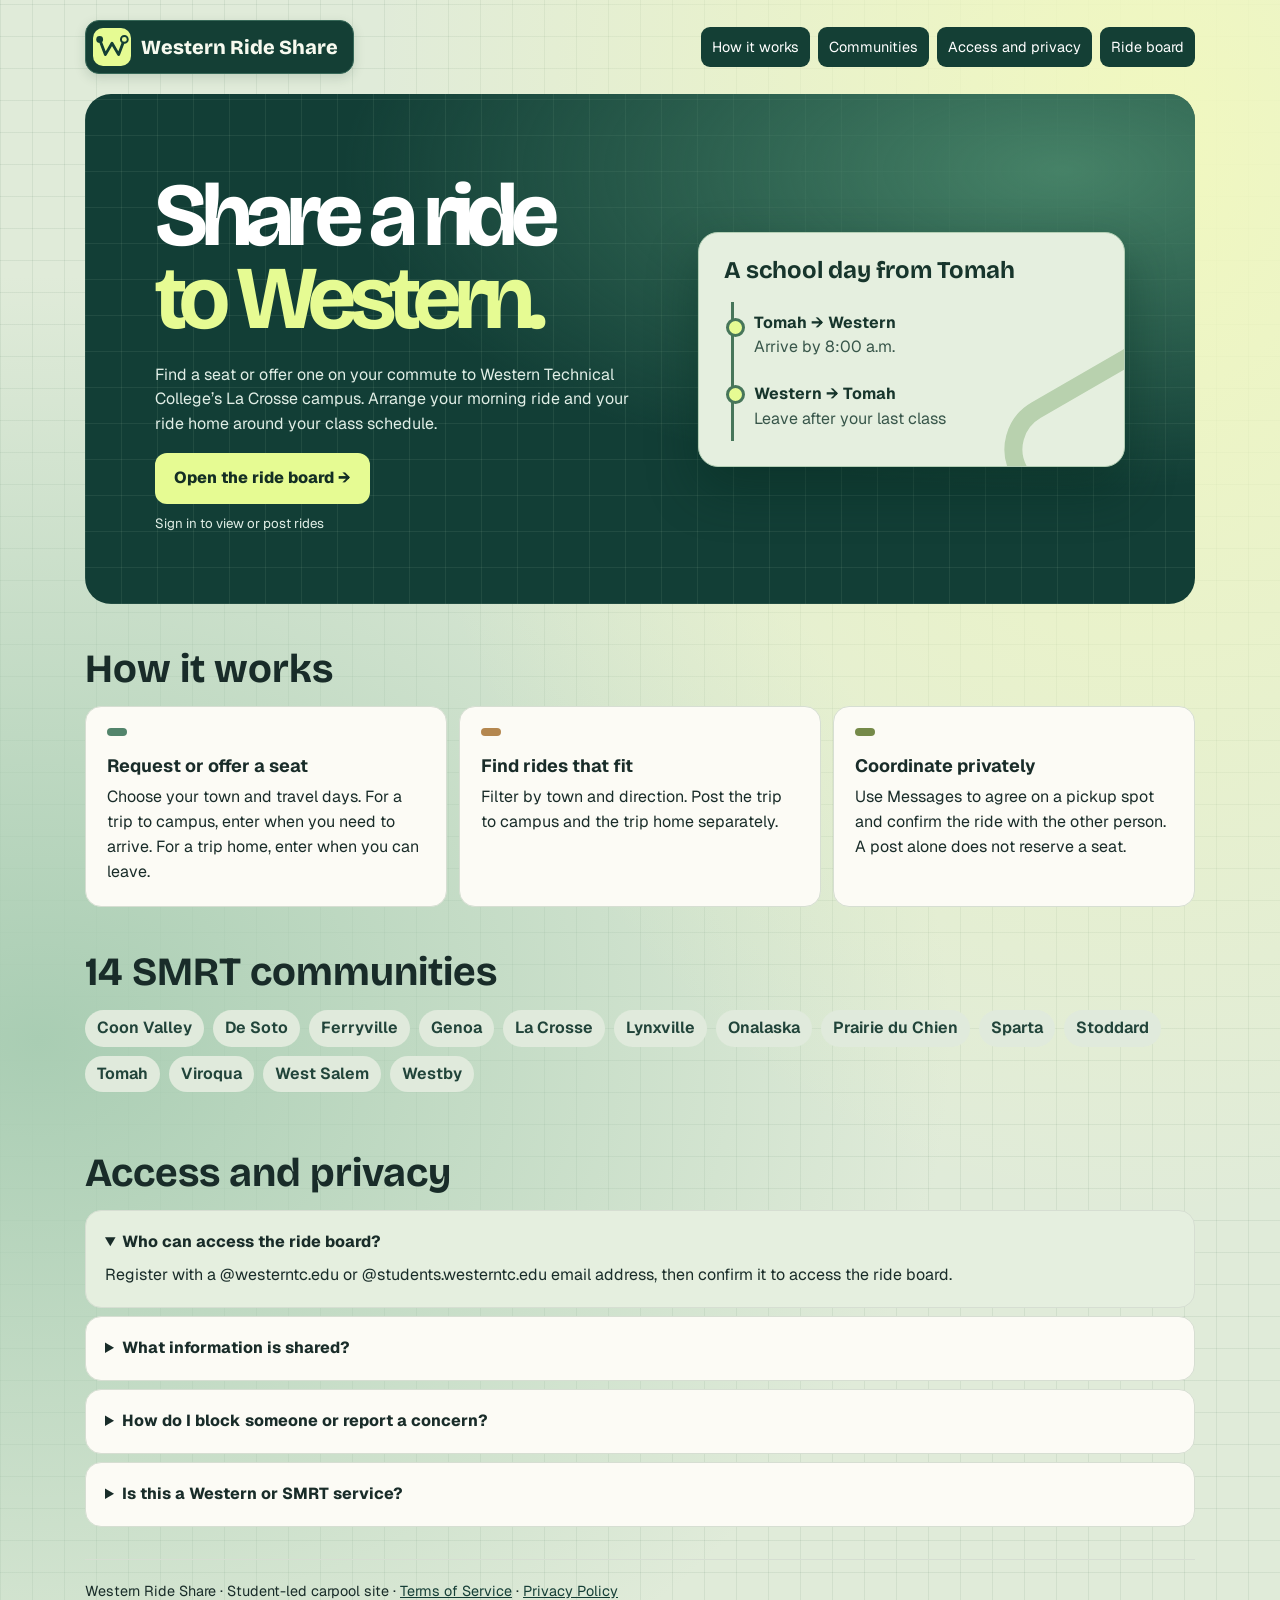
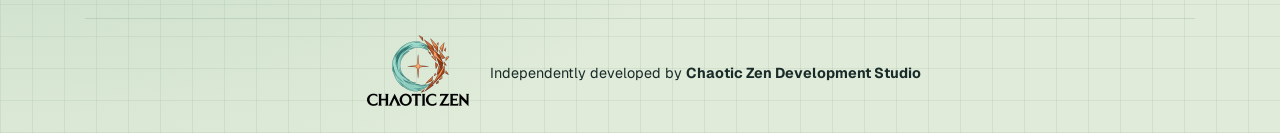
==== commit f22d2dc3: "Explain ride coordination and safety on the homepage" ====
--- a/docs/index.html
+++ b/docs/index.html
@@ -22,14 +22,16 @@
 <a class="cta" href="./sign-in.html">Sign in or create account →</a>
 </section>
 <section class="section" id="how"><h2>How it works</h2><div class="cards">
-<article class="card"><h3>Request or offer a seat</h3><p>Choose your town, travel days, and the time you need to arrive or leave.</p></article>
+<article class="card"><h3>Request or offer a seat</h3><p>Choose your town and travel days. For a trip to campus, enter when you need to arrive. For a trip home, enter when you can leave.</p></article>
 <article class="card"><h3>Find rides that fit</h3><p>Filter by town and direction. Post the trip to campus and the trip home separately.</p></article>
-<article class="card"><h3>Coordinate privately</h3><p>Message a rider or driver to agree on a pickup spot and confirm the ride.</p></article>
+<article class="card"><h3>Coordinate privately</h3><p>Use Messages to agree on a pickup spot and confirm the ride with the other person. A post alone does not reserve a seat.</p></article>
 </div></section>
 <section class="section" id="towns"><h2>14 SMRT communities</h2><ul class="towns"><li>Coon Valley</li><li>De Soto</li><li>Ferryville</li><li>Genoa</li><li>La Crosse</li><li>Lynxville</li><li>Onalaska</li><li>Prairie du Chien</li><li>Sparta</li><li>Stoddard</li><li>Tomah</li><li>Viroqua</li><li>West Salem</li><li>Westby</li></ul></section>
 <section class="section" id="access"><h2>Access and privacy</h2>
-<details open><summary>Who can access the ride board?</summary><p>New members can register with a Western Technical College email address. Confirm your email to access the ride board.</p></details>
-<details><summary>What information is shared?</summary><p>Participants can see the route, days, time, and whether someone is requesting or offering a ride. Messages are visible to the two people in the conversation.</p></details>
+<details open><summary>Who can access the ride board?</summary><p>Register with a @westerntc.edu or @students.westerntc.edu email address, then confirm it to access the ride board.</p></details>
+<details><summary>What information is shared?</summary><p>Signed-in members can see a post’s route, days, time, and whether it’s a request or offer. Ride listings do not show your name or contact details. Messages are private between the two participants.</p></details>
+<details><summary>How do I block someone or report a concern?</summary><p>Use Block or Report from a ride post or conversation. Blocking stops new messages between the two accounts. Safety reports go to the site administrator.</p></details>
+<details><summary>Is this a Western or SMRT service?</summary><p>Western Ride Share is an independent, student-led carpool board for Western Technical College’s La Crosse campus. The board covers 14 communities served by SMRT. Riders and drivers arrange their own trips.</p></details>
 </section>
 <footer>Western Ride Share · Student-led carpool site <span aria-hidden="true">·</span> <a href="./terms.html">Terms of Service</a> <span aria-hidden="true">·</span> <a href="./privacy.html">Privacy Policy</a><div class="developer-credit" style="display:flex;justify-content:center;align-items:center;gap:10px;flex-wrap:wrap;margin-top:16px;padding-top:14px;border-top:1px solid #789b8240"><img src="./chaotic-zen-footer.webp" alt="Chaotic Zen logo" width="120" height="80" loading="lazy" style="width:120px;height:auto;max-height:80px;object-fit:contain"><span>Independently developed by <strong>Chaotic Zen Development Studio</strong></span></div></footer>
 </main>
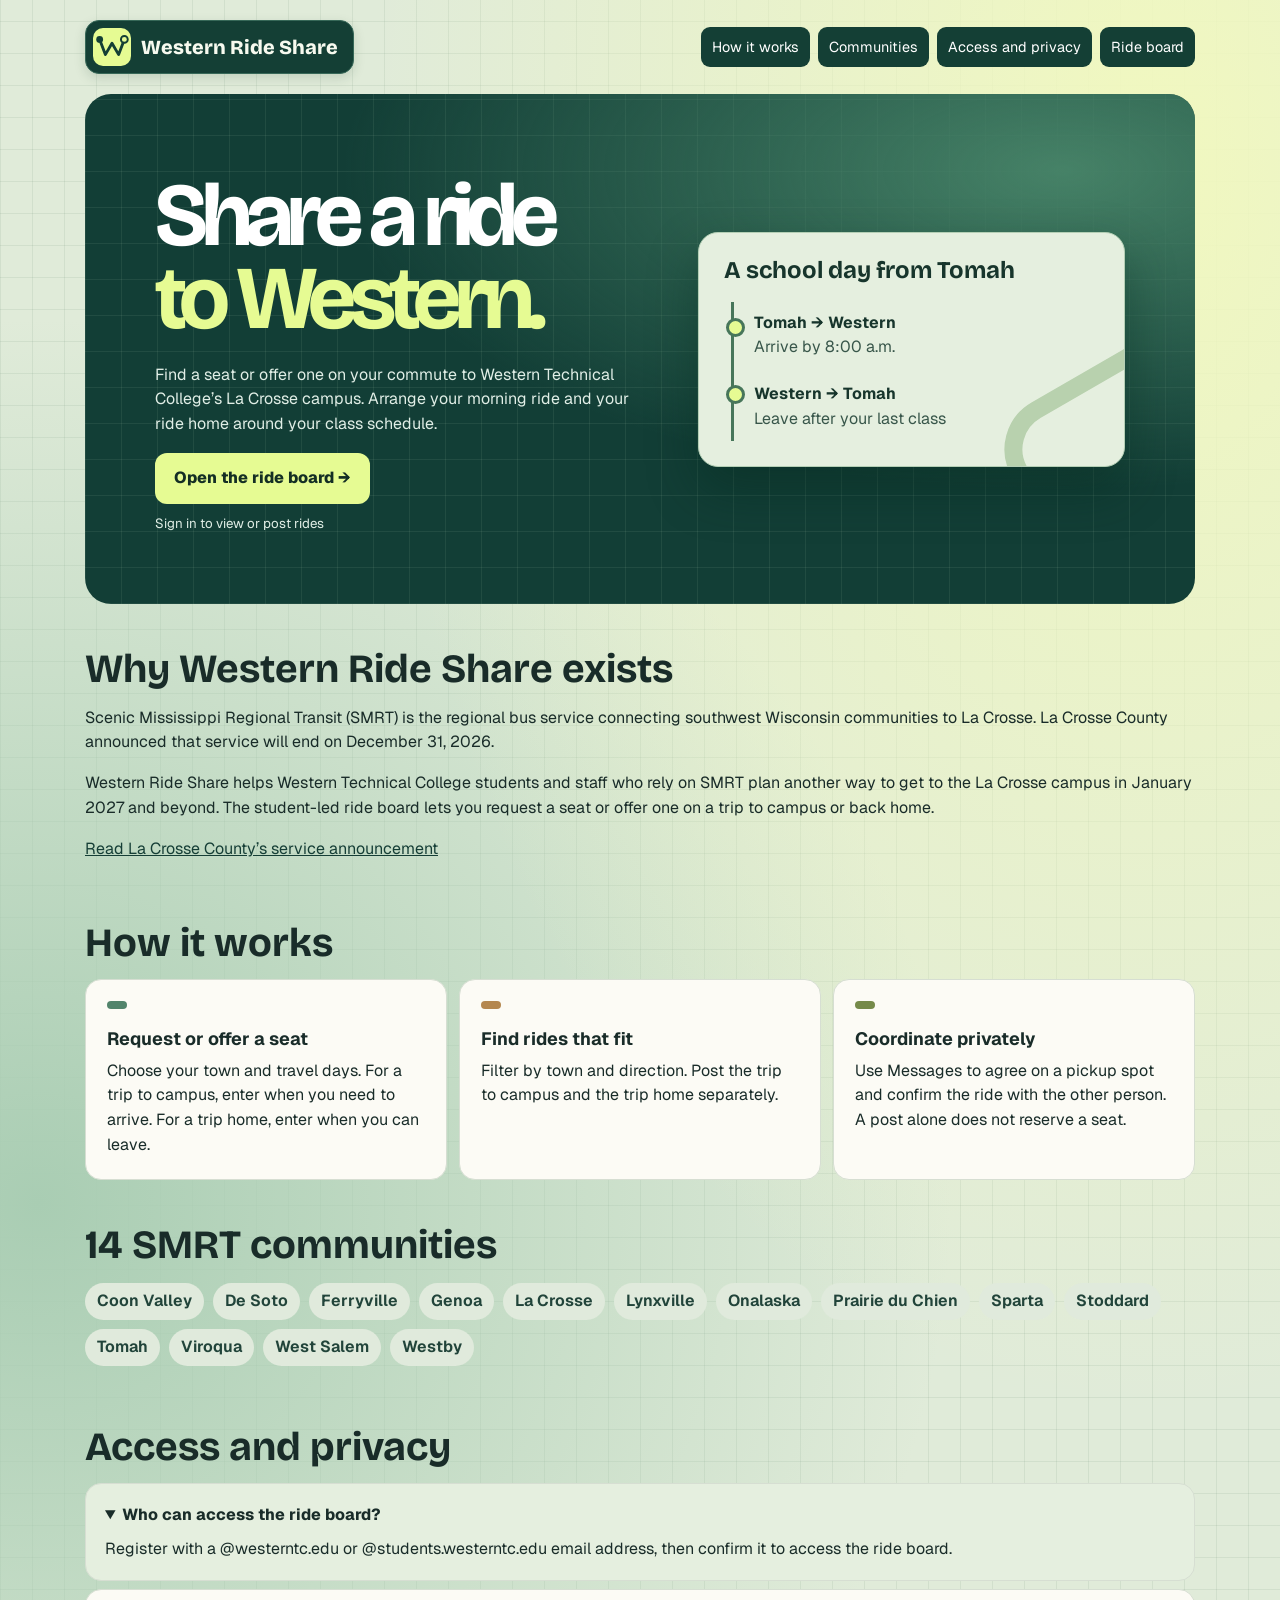
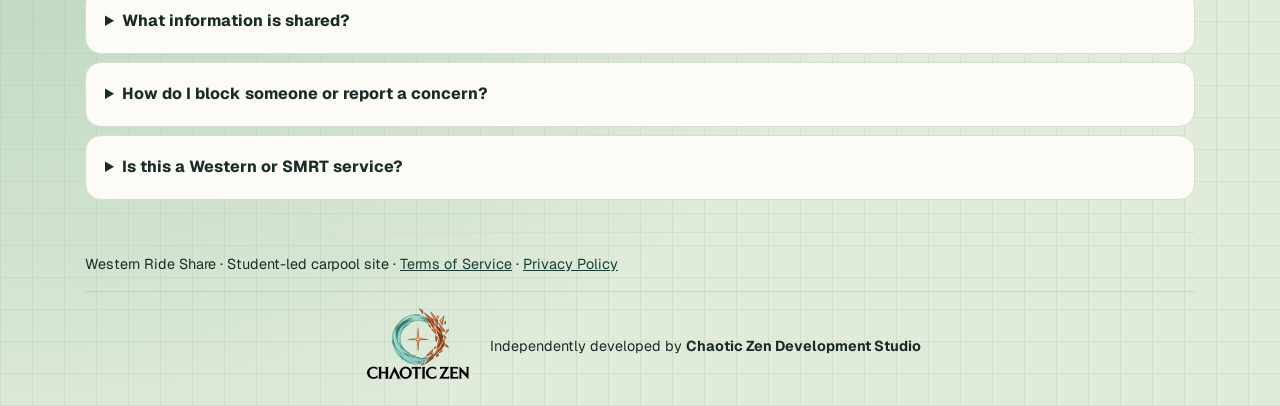
==== commit 5a14d98a: "Explain the SMRT service end and purpose of Western Ride Share" ====
--- a/docs/index.html
+++ b/docs/index.html
@@ -15,6 +15,12 @@
 <section class="hero">
 <div><h1>Share a ride<br><em>to Western.</em></h1><p>Find a seat or offer one on your commute to Western Technical College’s La Crosse campus. Arrange your morning ride and your ride home around your class schedule.</p><a class="cta" href="./board.html">Open the ride board →</a><small id="signin-hint" hidden>Sign in to view or post rides</small></div>
 <aside class="trip" aria-label="Example school commute"><h2>A school day from Tomah</h2><div class="stop"><b>Tomah → Western</b><p>Arrive by 8:00 a.m.</p></div><div class="stop"><b>Western → Tomah</b><p>Leave after your last class</p></div></aside>
+</section>
+<section class="section" aria-labelledby="why-rideshare">
+<h2 id="why-rideshare">Why Western Ride Share exists</h2>
+<p>Scenic Mississippi Regional Transit (SMRT) is the regional bus service connecting southwest Wisconsin communities to La Crosse. La Crosse County announced that service will end on <time datetime="2026-12-31">December 31, 2026</time>.</p>
+<p>Western Ride Share helps Western Technical College students and staff who rely on SMRT plan another way to get to the La Crosse campus in January 2027 and beyond. The student-led ride board lets you request a seat or offer one on a trip to campus or back home.</p>
+<p><a href="https://lacrossecounty.org/news/newsdetails/2026/11/10/smrt-bus-discontinued">Read La Crosse County’s service announcement</a></p>
 </section>
 <section class="signin-panel" id="sign-in" hidden aria-labelledby="signin-title">
 <h2 id="signin-title">Sign in to Western Ride Share</h2>
